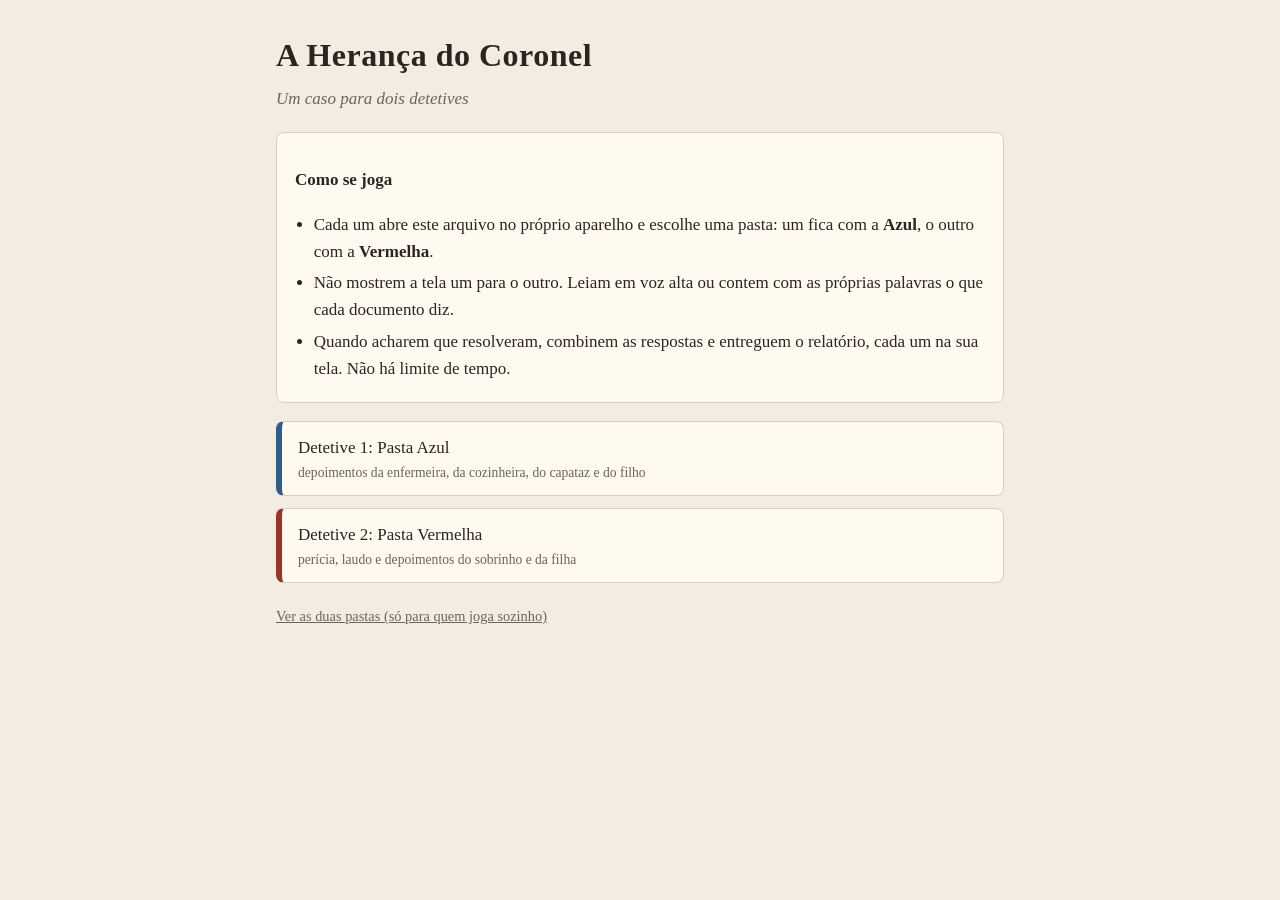
==== heranca-do-coronel.html @ f6812701 "Primeiro caso: A Herança do Coronel Co-Authored-By: Claude Opus 5.5 <noreply@anthropic.com>" ====
<!DOCTYPE html>
<html lang="pt-BR">
<head>
<meta charset="utf-8">
<meta name="robots" content="noindex, nofollow">
<meta name="viewport" content="width=device-width, initial-scale=1">
<title>A Herança do Coronel</title>
<style>
:root{
  --bg:#f3ede1; --papel:#fffaf0; --tinta:#2b2520; --suave:#6d6358; --linha:#d9cfbd;
  --azul:#2f5d8a; --azul-f:#e6eef6; --verm:#9a3328; --verm-f:#f6e7e4;
  --ok:#2e7d4f; --erro:#b23a2e; --destaque:#b8862b;
}
@media (prefers-color-scheme: dark){
  :root:not([data-theme="light"]){
    --bg:#1c1a17; --papel:#262320; --tinta:#ece5d8; --suave:#a89e90; --linha:#3d3832;
    --azul:#7fa9d4; --azul-f:#1f2b38; --verm:#e08a7e; --verm-f:#3a2522;
    --ok:#6cc08e; --erro:#ef7f73; --destaque:#d9ad5b;
  }
}
:root[data-theme="dark"]{
  --bg:#1c1a17; --papel:#262320; --tinta:#ece5d8; --suave:#a89e90; --linha:#3d3832;
  --azul:#7fa9d4; --azul-f:#1f2b38; --verm:#e08a7e; --verm-f:#3a2522;
  --ok:#6cc08e; --erro:#ef7f73; --destaque:#d9ad5b;
}
*{box-sizing:border-box}
body{margin:0;background:var(--bg);color:var(--tinta);font:17px/1.6 Georgia,"Times New Roman",serif}
.pag{max-width:760px;margin:0 auto;padding:24px 16px 64px}
h1{font-size:2rem;margin:.2em 0 .1em;letter-spacing:.5px}
h2{font-size:1.25rem;margin:1.6em 0 .5em}
.sub{color:var(--suave);margin:0 0 1.2em;font-style:italic}
.cartao{background:var(--papel);border:1px solid var(--linha);border-radius:8px;padding:16px 18px;margin:12px 0}
.pessoas{margin:0;padding-left:1.1em}
.pessoas li{margin:.25em 0}
.botoes{display:grid;gap:12px;margin:18px 0}
button{font:inherit;cursor:pointer;border-radius:8px;border:1px solid var(--linha);background:var(--papel);color:var(--tinta);padding:12px 16px;text-align:left}
button:hover{border-color:var(--suave)}
button.azul{border-left:6px solid var(--azul)}
button.verm{border-left:6px solid var(--verm)}
button.prim{background:var(--tinta);color:var(--papel);border-color:var(--tinta);text-align:center}
button.link{background:none;border:none;color:var(--suave);text-decoration:underline;padding:4px 0;font-size:.9rem}
button small{display:block;color:var(--suave);font-size:.85rem}
button.prim small{color:inherit;opacity:.8}
.faixa{display:inline-block;padding:2px 10px;border-radius:99px;font-size:.85rem;font-family:system-ui,sans-serif}
.faixa.azul{background:var(--azul-f);color:var(--azul)}
.faixa.verm{background:var(--verm-f);color:var(--verm)}
.doc{border-left:4px solid var(--linha)}
.doc.azul{border-left-color:var(--azul)}
.doc.verm{border-left-color:var(--verm)}
.doc summary{cursor:pointer;font-weight:bold;list-style:none}
.doc summary::-webkit-details-marker{display:none}
.doc summary::before{content:"▸ ";color:var(--suave)}
.doc[open] summary::before{content:"▾ "}
.doc .tipo{font-weight:normal;color:var(--suave);font-size:.85rem;font-family:system-ui,sans-serif;margin-left:6px}
.doc p{margin:.7em 0}
table{border-collapse:collapse;width:100%;font-size:.95rem;margin:.6em 0}
th,td{border:1px solid var(--linha);padding:6px 8px;text-align:left}
th{background:var(--bg)}
textarea{width:100%;min-height:120px;font:inherit;font-size:.95rem;padding:10px;border-radius:8px;border:1px solid var(--linha);background:var(--papel);color:var(--tinta)}
.perg{margin:18px 0}
.perg label{display:block;padding:8px 10px;border:1px solid var(--linha);border-radius:6px;margin:6px 0;background:var(--papel);cursor:pointer}
.perg label:hover{border-color:var(--suave)}
.perg input{margin-right:8px}
.aviso{background:var(--verm-f);border:1px solid var(--verm);color:var(--tinta);padding:10px 14px;border-radius:8px;font-size:.95rem}
.nota{font-size:2.4rem;font-weight:bold;margin:.2em 0}
.certo{color:var(--ok)} .errado{color:var(--erro)}
.linha-tempo{list-style:none;padding:0;margin:0}
.linha-tempo li{padding:6px 0 6px 76px;position:relative;border-bottom:1px dashed var(--linha)}
.linha-tempo b{position:absolute;left:0;width:68px;color:var(--destaque);font-family:system-ui,sans-serif;font-size:.9rem;top:8px}
.escondido{display:none}
.topo{display:flex;justify-content:space-between;align-items:center;gap:8px;flex-wrap:wrap}
@media (max-width:520px){ body{font-size:16px} h1{font-size:1.6rem} }
</style>
</head>
<body>
<div class="pag" id="app"></div>

<script>
/* ============ DADOS DO CASO ============ */
const CASO = {
  titulo: "A Herança do Coronel",
  resumo: `<p>Domingo, 6h30. Benedita, a cozinheira da <b>Fazenda Boa Esperança</b>, no sul de Minas, subiu com o café e encontrou o <b>Coronel Aurélio Bastos</b>, 78 anos, morto na cama.</p>
<p>Na véspera, no jantar de família, o Coronel anunciou que chamaria o tabelião na segunda-feira para mudar o testamento, "para corrigir uma injustiça". O médico da cidade desconfiou da morte e chamou a polícia.</p>
<p>Vocês dois são os detetives do caso. <b>Cada um recebeu uma pasta diferente, e nenhuma das duas resolve o caso sozinha.</b> Conversem, troquem informações e descubram quem matou, como e por quê.</p>`,
  pessoas: [
    ["Rodrigo Bastos", "50 anos, filho mais velho. Administra a fazenda."],
    ["Helena Bastos", "45 anos, filha. Médica em Belo Horizonte, de visita no fim de semana."],
    ["Tiago Bastos", "26 anos, sobrinho criado pelo Coronel. Mora na fazenda."],
    ["Zuleide", "58 anos, enfermeira do Coronel há três anos."],
    ["Genésio", "61 anos, capataz. Mora na casa do capataz, a 200 metros da sede."],
    ["Benedita", "64 anos, cozinheira. Encontrou o corpo."]
  ],
  casa: `<p>Na casa-sede, a <b>copa</b> fica entre a cozinha e a <b>porta dos fundos</b>, que dá para o terreiro de terra vermelha e para o alpendre onde ficam as botinas e o tanque. A <b>varanda da frente</b> é coberta e ladrilhada; dela se chega à sala sem passar pela copa. Os quartos ficam no andar de cima.</p>`,

  pastas: {
    azul: { nome: "Pasta Azul", jogador: "Detetive 1", docs: [
      { t: "Depoimento de Zuleide", tipo: "enfermeira", c: `
<p>"Todo dia, às 21h45, eu preparo o chá de camomila do Coronel. No sábado foi igual: deixei a xícara na bandeja, em cima do aparador da copa, e subi para dar os comprimidos da noite. Fiquei uns dez minutos no quarto com ele, até umas 21h55, ajeitando o travesseiro e medindo a pressão: 14 por 9.</p>
<p>Desci, peguei a bandeja e levei o chá. Ele tomou tudo por volta das 22h. Lá pelas 23h reclamou de enjoo e disse que estava vendo tudo meio amarelado. Achei que era o jantar pesado e dei um chá de boldo. Me arrependo muito.</p>
<p>O remédio do coração dele, em gotas, fica na cristaleira da copa, porque ele toma de manhã, no café. Ah, e na sexta a Dona Helena me pediu para ver esse frasco. Ficou olhando o rótulo um tempão."</p>` },
      { t: "Depoimento de Benedita", tipo: "cozinheira", c: `
<p>"O jantar de sábado foi uma briga só. O Coronel e o seu Rodrigo discutiram por causa de dinheiro; o Coronel bateu na mesa e disse que não pagava dívida de baralho de ninguém. Depois veio aquela história do testamento. O Tiago ficou branco, nem terminou o prato.</p>
<p>Lavei a louça e, às 21h40, passei pano no chão da copa e da cozinha, como faço toda noite. Deixei brilhando. Fui dormir no meu quartinho, atrás da cozinha, antes das 22h. Não ouvi nada, a chuva estava forte no telhado.</p>
<p>Domingo cedo, quando entrei na copa, tinha marca de botina com barro vermelho, já seco, indo da porta dos fundos até a cristaleira e voltando. Fiquei brava, achei que era gente da lida. Depois subi com o café e encontrei o Coronel."</p>` },
      { t: "Depoimento de Genésio", tipo: "capataz", c: `
<p>"Sábado à tarde, umas 16h, fui falar com o Coronel no escritório. Fazia dois meses que andava sumindo bezerro da invernada de baixo, e eu descobri quem vendia, escondido e sem nota, para o Otacílio, de Três Pontas: era o Tiago. Contei tudo. O Coronel ficou calado um tempão e depois disse: 'Segunda-feira eu tiro esse menino do testamento.'</p>
<p>À noite choveu forte. Umas 21h20 fui ao curral ver se a porteira estava fechada, e o Tiago estava lá, de capa, mexendo no caminhão. Me disse: 'Você não viu nada, velho.' Fui para casa e não saí mais. Não pus o pé na casa-sede naquela noite."</p>` },
      { t: "Depoimento de Rodrigo", tipo: "filho", c: `
<p>"Sim, tenho dívidas, não vou esconder. Devo ao Marcão, de Varginha, e meu pai se recusou a pagar. Discutimos no jantar, mas eu jamais faria mal a ele.</p>
<p>Depois do jantar fui para a varanda da frente ligar para o Marcão e negociar prazo. Fiquei quase uma hora pendurado no telefone, andando de um lado para o outro. A varanda é coberta, não tomei um pingo de chuva. Minha irmã passou por perto e me viu.</p>
<p>Quem ganhava com o testamento novo? Todo mundo achava que era o Tiago. Meu pai vivia dizendo que ele era o filho que não teve."</p>` },
      { t: "Registro de chamadas do celular de Rodrigo", tipo: "perícia", c: `
<p>Extraído do aparelho pela perícia, com autorização dele.</p>
<table><tr><th>Início</th><th>Contato</th><th>Duração</th></tr>
<tr><td>21h28</td><td>Marcão (Varginha)</td><td>49 min (até 22h17)</td></tr>
<tr><td>22h20</td><td>Marcão (Varginha)</td><td>3 min</td></tr></table>` },
      { t: "Ficha de entrega de botinas (EPI)", tipo: "documento", c: `
<p>Encontrada numa gaveta do escritório do Coronel. Todo ano a fazenda compra o mesmo modelo de botina de couro, de solado tratorado, para os homens da casa e da lida.</p>
<table><tr><th>Nome</th><th>Número da botina</th></tr>
<tr><td>Coronel Aurélio</td><td>40</td></tr>
<tr><td>Rodrigo</td><td>42</td></tr>
<tr><td>Tiago</td><td>42</td></tr>
<tr><td>Genésio</td><td>39</td></tr>
<tr><td>Joaquim (peão; passou o fim de semana em Varginha)</td><td>41</td></tr></table>
<p>Helena e Zuleide não constam da ficha.</p>` }
    ]},
    verm: { nome: "Pasta Vermelha", jogador: "Detetive 2", docs: [
      { t: "Laudo preliminar do legista", tipo: "perícia", c: `
<p><b>Causa provável da morte:</b> intoxicação por digoxina, o remédio que o Coronel tomava para o coração, em dose muitas vezes maior que a receitada.</p>
<p>Sintomas típicos: enjoo, confusão e visão amarelada. Pelo tempo de ação, a dose foi ingerida entre 21h30 e 22h30 de sábado.</p>
<p>Havia resíduo de digoxina na xícara de chá encontrada no quarto. Não há sinais de violência.</p>` },
      { t: "Controle de medicamentos e frasco", tipo: "perícia", c: `
<p><b>Anotação da enfermeira:</b> digoxina em gotas (solução oral), frasco de 60 ml, aberto novo na sexta de manhã. Dose: 1 ml por dia, de manhã, no café.</p>
<p><b>Conferência da perícia, domingo:</b> o frasco estava na cristaleira da copa com cerca de 20 ml. Descontadas as duas doses de sexta e sábado, <b>sumiram cerca de 38 ml</b>. O frasco foi limpo com pano: não há digitais de ninguém.</p>` },
      { t: "Pluviômetro da fazenda", tipo: "registro", c: `
<p>Estação automática ao lado do curral.</p>
<table><tr><th>Horário</th><th>Chuva</th></tr>
<tr><td>até 21h05</td><td>tempo seco</td></tr>
<tr><td>21h05 às 21h50</td><td>chuva forte (38 mm)</td></tr>
<tr><td>depois de 21h50</td><td>céu limpo</td></tr></table>` },
      { t: "Fotos da perícia: a copa", tipo: "perícia", c: `
<p>Pegadas de barro vermelho saem da porta dos fundos, vão até a cristaleira e voltam para a porta. Solado tratorado.</p>
<p><b>Comprimento da pegada: 28 cm</b>, compatível com botina número 42. Para comparar: uma botina 39 mede cerca de 26 cm, e uma 40 cerca de 26,5 cm.</p>` },
      { t: "Fotos da perícia: o alpendre dos fundos", tipo: "perícia", c: `
<p>Domingo, 7h. As botinas da casa ficam enfileiradas no alpendre, e cada dono marca as iniciais a canivete no cano.</p>
<p>Todos os pares estão secos e com barro velho, <b>exceto um par número 42</b>: lavado, ainda molhado, virado de ponta-cabeça no tanque. O couro do cano foi escovado com força, e as iniciais não dão para ler.</p>
<p>O outro par número 42 da fileira, marcado "R", está seco e com barro antigo.</p>` },
      { t: "Depoimento de Tiago", tipo: "sobrinho", c: `
<p>"Meu tio era como um pai para mim. Ele ia mudar o testamento para me deixar a fazenda, todo mundo sabe. Ele falou em 'corrigir uma injustiça', e a injustiça era eu não ser filho de sangue. Por que eu mataria quem ia me dar tudo?</p>
<p>No sábado, depois do jantar, fui para o quarto às nove e dormi. Não saí de casa, estava chovendo.</p>
<p>Se querem um suspeito, olhem o Genésio. Ele vinha roubando bezerro, e meu tio descobriu. Ia mandar ele embora na segunda."</p>` },
      { t: "Depoimento de Helena", tipo: "filha", c: `
<p>"Sou médica. Na sexta pedi para ver o frasco do remédio do meu pai porque ele andava confuso, e quis conferir a dose. Estava certa.</p>
<p>No sábado, depois do jantar, fiquei no meu quarto em videochamada com meu marido e meus filhos, das 21h35 às 22h30; podem conferir no celular. Lá pelas 21h50 desci para pegar água, com o celular na mão, ainda na chamada. Passei pela sala e vi o Rodrigo na varanda da frente, falando alto no telefone. Fui até a cozinha e voltei. A porta da copa estava encostada, não vi ninguém lá.</p>
<p>Que injustiça meu pai queria corrigir? Sinceramente, não sei. Ele guardava tudo."</p>` },
      { t: "Recibo no quarto de Tiago", tipo: "busca", c: `
<p>Encontrado no bolso de uma capa de chuva ainda úmida, pendurada atrás da porta do quarto de Tiago. Manuscrito:</p>
<p style="font-style:italic">"Recebi de Otacílio Prado a quantia de R$ 18.000,00 referente a 6 (seis) bezerros. Ass.: Tiago Bastos."</p>` }
    ]}
  },

  perguntas: [
    { id:"quem", t:"Quem matou o Coronel?", certa:"tiago", ops:[
      ["rodrigo","Rodrigo, o filho"],["helena","Helena, a filha"],["tiago","Tiago, o sobrinho"],
      ["zuleide","Zuleide, a enfermeira"],["genesio","Genésio, o capataz"] ]},
    { id:"como", t:"Como foi feito?", certa:"cha", ops:[
      ["cha","Pôs o remédio do coração, em gotas, no chá, enquanto a bandeja esperava na copa"],
      ["compr","Trocou os comprimidos da noite por outros mais fortes"],
      ["trav","Sufocou o Coronel com o travesseiro durante a madrugada"],
      ["jantar","Envenenou a comida do jantar"] ]},
    { id:"porque", t:"Por quê?", certa:"testamento", ops:[
      ["dividas","O Coronel se recusou a pagar as dívidas de jogo dele"],
      ["testamento","O Coronel ia tirá-lo do testamento, porque descobriu a venda escondida de bezerros"],
      ["demissao","Ia ser demitido na segunda-feira"],
      ["vender","Queria vender logo a sua parte da fazenda"] ]},
    { id:"prova", t:"O que derruba a versão do culpado?", certa:"pegada", ops:[
      ["pegada","A pegada 42 de barro, feita depois do pano das 21h40, e o Genésio tê-lo visto fora de casa na chuva"],
      ["ligacao","O registro de chamadas do celular"],
      ["frasco","O frasco limpo, sem digitais"],
      ["pressao","A pressão de 14 por 9 medida pela enfermeira"] ]}
  ],

  solucao: `<p><b>Tiago</b> matou o tio. Todos achavam que o testamento novo o beneficiaria, mas era o contrário: às 16h, Genésio contou ao Coronel que Tiago vendia bezerros escondido, e o Coronel decidiu tirá-lo do testamento na segunda-feira. No jantar, quando o tio falou em "corrigir uma injustiça", Tiago entendeu que tinha sido descoberto.</p>
<p>Na chuva, ele foi ao caminhão buscar o dinheiro e o recibo da venda e deu de cara com Genésio. Por volta das 21h50, entrou pela porta dos fundos com a botina enlameada. A copa estava vazia: Zuleide tinha subido e deixado o chá na bandeja. Ele despejou cerca de 38 ml do remédio no chá, limpou o frasco e saiu. No escuro, não viu as pegadas no chão recém-limpo. Depois lavou a botina no tanque e esfregou as iniciais.</p>`,
  cadaUm: [
    ["Rodrigo","Tinha dívidas de jogo e brigou com o pai, mas passou a janela do crime ao telefone na varanda coberta. O par \"R\" estava seco."],
    ["Helena","Conferiu o frasco na sexta só para checar a dose. Estava em videochamada na hora do crime e não passou pela copa."],
    ["Zuleide","Preparou o chá, mas estava no quarto com o Coronel quando o veneno foi posto. Seu erro foi achar que era indigestão."],
    ["Genésio","Tiago tentou jogar a culpa nele. Foi ele quem denunciou a venda dos bezerros, e calça 39: a pegada não é dele."]
  ],
  linha: [
    ["16h00","Genésio conta ao Coronel sobre os bezerros vendidos por Tiago."],
    ["20h00","Jantar: briga com Rodrigo e o anúncio do testamento."],
    ["21h00","Tiago diz que vai dormir."],
    ["21h05","Começa a chuva forte."],
    ["21h20","Genésio vê Tiago no caminhão: \"Você não viu nada, velho.\""],
    ["21h28","Rodrigo começa a ligação na varanda."],
    ["21h35","Helena inicia a videochamada."],
    ["21h40","Benedita passa pano na copa."],
    ["21h45","Zuleide deixa o chá na copa e sobe."],
    ["21h50","Tiago entra pelos fundos e põe o remédio no chá. A chuva para."],
    ["21h55","Zuleide desce e leva o chá."],
    ["22h00","O Coronel toma o chá."],
    ["23h00","Enjoo e visão amarelada."],
    ["06h30","Benedita encontra o corpo."]
  ]
};

/* ============ MOTOR ============ */
const app = document.getElementById("app");
const guardar = (k,v)=>{ try{ localStorage.setItem("heranca:"+k, v); }catch(e){} };
const ler = k=>{ try{ return localStorage.getItem("heranca:"+k) || ""; }catch(e){ return ""; } };
let papel = null;

function cabecalho(){
  return `<h1>${CASO.titulo}</h1><p class="sub">Um caso para dois detetives</p>`;
}
function blocoComum(){
  return `<div class="cartao">${CASO.resumo}</div>
<h2>Quem estava na fazenda naquela noite</h2>
<div class="cartao"><ul class="pessoas">${CASO.pessoas.map(p=>`<li><b>${p[0]}</b>: ${p[1]}</li>`).join("")}</ul></div>
<h2>A casa</h2><div class="cartao">${CASO.casa}</div>`;
}

function inicio(){
  papel = null;
  app.innerHTML = cabecalho() + `
<div class="cartao">
<p><b>Como se joga</b></p>
<ul class="pessoas">
<li>Cada um abre este arquivo no próprio aparelho e escolhe uma pasta: um fica com a <b>Azul</b>, o outro com a <b>Vermelha</b>.</li>
<li>Não mostrem a tela um para o outro. Leiam em voz alta ou contem com as próprias palavras o que cada documento diz.</li>
<li>Quando acharem que resolveram, combinem as respostas e entreguem o relatório, cada um na sua tela. Não há limite de tempo.</li>
</ul></div>
<div class="botoes">
<button class="azul" onclick="abrir('azul')">Detetive 1: Pasta Azul<small>depoimentos da enfermeira, da cozinheira, do capataz e do filho</small></button>
<button class="verm" onclick="abrir('verm')">Detetive 2: Pasta Vermelha<small>perícia, laudo e depoimentos do sobrinho e da filha</small></button>
</div>
<button class="link" onclick="abrir('ambas')">Ver as duas pastas (só para quem joga sozinho)</button>`;
  scrollTo(0,0);
}

function docsHtml(chave){
  const p = CASO.pastas[chave];
  return p.docs.map(d=>`<details class="cartao doc ${chave}"><summary>${d.t}<span class="tipo">${d.tipo}</span></summary>${d.c}</details>`).join("");
}

function abrir(qual){
  papel = qual;
  let pastas = "";
  if(qual==="ambas"){
    pastas = `<h2><span class="faixa azul">Pasta Azul</span></h2>${docsHtml("azul")}<h2><span class="faixa verm">Pasta Vermelha</span></h2>${docsHtml("verm")}`;
  } else {
    const p = CASO.pastas[qual];
    pastas = `<h2>Sua pasta <span class="faixa ${qual}">${p.nome}</span></h2>
<p class="sub">Toque em cada documento para abrir. Seu parceiro tem outros documentos.</p>${docsHtml(qual)}`;
  }
  const rotulo = qual==="ambas" ? "Jogo solo" : CASO.pastas[qual].jogador;
  app.innerHTML = `<div class="topo"><span class="faixa ${qual==="ambas"?"azul":qual}">${rotulo}</span><button class="link" onclick="inicio()">Trocar de pasta</button></div>`
    + cabecalho() + blocoComum() + pastas + `
<h2>Suas anotações</h2>
<textarea id="notas" placeholder="Anote aqui o que o parceiro contar, horários, suspeitas...">${ler("notas-"+qual).replace(/</g,"&lt;")}</textarea>
<div class="botoes"><button class="prim" onclick="relatorio()">Ir para o relatório final<small>só quando os dois tiverem combinado as respostas</small></button></div>`;
  document.getElementById("notas").addEventListener("input", e=>guardar("notas-"+qual, e.target.value));
  scrollTo(0,0);
}

function relatorio(){
  const voltar = papel;
  app.innerHTML = cabecalho() + `<h2>Relatório final</h2>
<p class="aviso">Combinem as respostas antes de entregar. Depois da entrega, a solução aparece na tela.</p>
${CASO.perguntas.map((q,i)=>`<div class="perg"><p><b>${i+1}. ${q.t}</b></p>${q.ops.map(o=>`<label><input type="radio" name="${q.id}" value="${o[0]}">${o[1]}</label>`).join("")}</div>`).join("")}
<p id="falta" class="aviso escondido">Responda às quatro perguntas antes de entregar.</p>
<div class="botoes"><button class="prim" onclick="entregar()">Entregar o relatório</button>
<button class="link" onclick="abrir('${voltar}')">Voltar para a pasta</button></div>`;
  scrollTo(0,0);
}

function entregar(){
  const resp = {};
  for(const q of CASO.perguntas){
    const m = document.querySelector(`input[name="${q.id}"]:checked`);
    if(!m){ document.getElementById("falta").classList.remove("escondido"); return; }
    resp[q.id] = m.value;
  }
  let acertos = 0;
  const itens = CASO.perguntas.map((q,i)=>{
    const ok = resp[q.id]===q.certa; if(ok) acertos++;
    const sua = q.ops.find(o=>o[0]===resp[q.id])[1];
    const certa = q.ops.find(o=>o[0]===q.certa)[1];
    return `<li><b>${q.t}</b><br><span class="${ok?"certo":"errado"}">${ok?"✔ Certo":"✘ Errado"}</span>: ${sua}${ok?"":`<br><i>Resposta certa:</i> ${certa}`}</li>`;
  }).join("");
  const nota = (acertos*2.5).toLocaleString("pt-BR",{minimumFractionDigits:1});
  const frase = acertos===4 ? "Caso resolvido. O culpado vai responder pelo crime."
    : acertos>=2 ? "Vocês chegaram perto, mas a defesa vai explorar as falhas do relatório."
    : "O caso ficou em aberto. O culpado segue livre, por enquanto.";
  app.innerHTML = cabecalho() + `
<div class="cartao"><p style="margin:0">Nota da dupla</p><p class="nota">${nota} / 10</p><p>${frase}</p></div>
<h2>Suas respostas</h2><div class="cartao"><ul class="pessoas">${itens}</ul></div>
<h2>O que aconteceu</h2><div class="cartao">${CASO.solucao}</div>
<h2>E os outros?</h2><div class="cartao"><ul class="pessoas">${CASO.cadaUm.map(c=>`<li><b>${c[0]}</b>: ${c[1]}</li>`).join("")}</ul></div>
<h2>A noite, hora a hora</h2><div class="cartao"><ul class="linha-tempo">${CASO.linha.map(l=>`<li><b>${l[0]}</b>${l[1]}</li>`).join("")}</ul></div>
<div class="botoes"><button onclick="inicio()">Voltar ao início</button></div>`;
  scrollTo(0,0);
}

inicio();
</script>
</body>
</html>
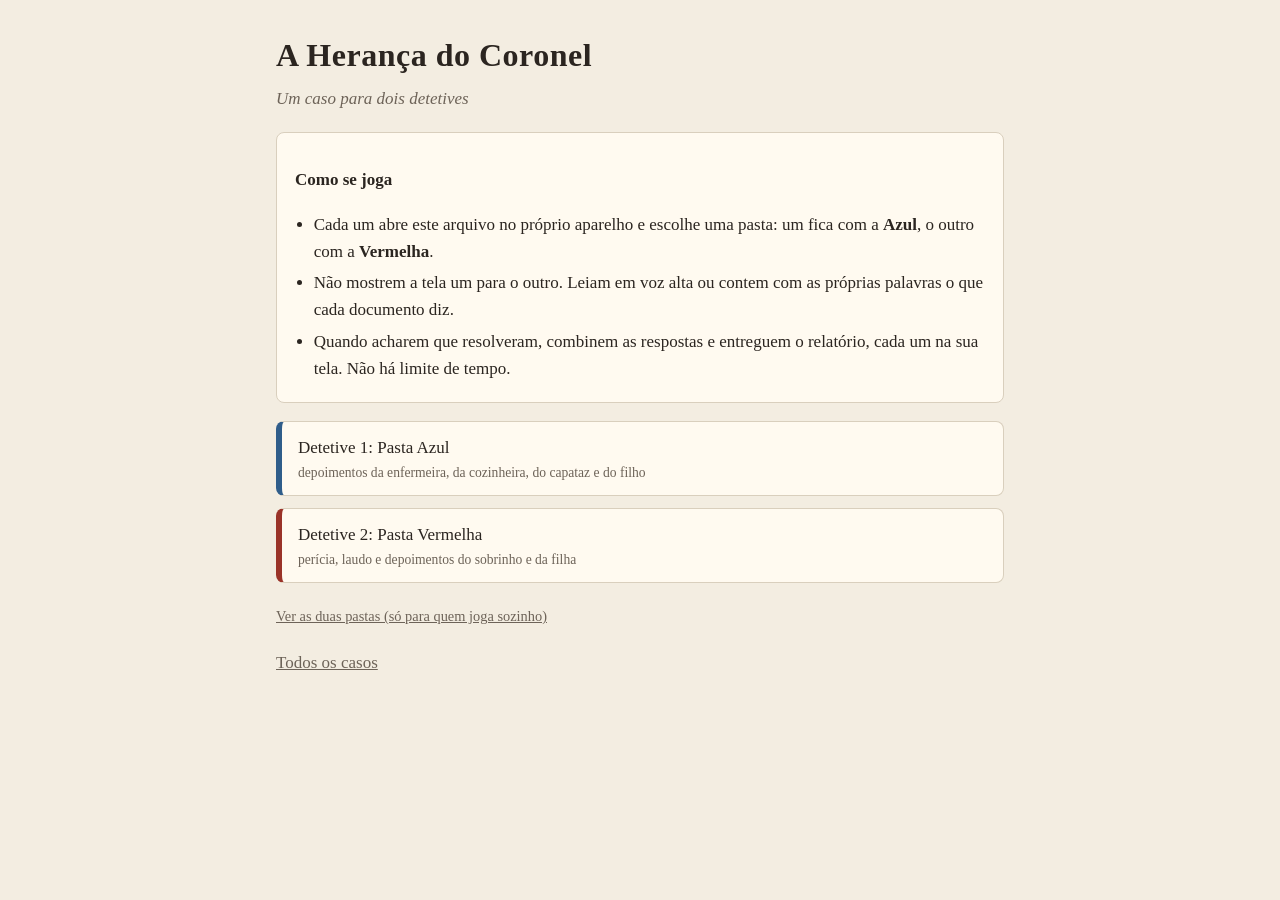
==== commit a8eceb68: "Segundo caso: O Sumiço da Taça Co-Authored-By: Claude Opus 5.5 <noreply@anthropic.com>" ====
--- a/heranca-do-coronel.html
+++ b/heranca-do-coronel.html
@@ -236,7 +236,8 @@
 <button class="azul" onclick="abrir('azul')">Detetive 1: Pasta Azul<small>depoimentos da enfermeira, da cozinheira, do capataz e do filho</small></button>
 <button class="verm" onclick="abrir('verm')">Detetive 2: Pasta Vermelha<small>perícia, laudo e depoimentos do sobrinho e da filha</small></button>
 </div>
-<button class="link" onclick="abrir('ambas')">Ver as duas pastas (só para quem joga sozinho)</button>`;
+<button class="link" onclick="abrir('ambas')">Ver as duas pastas (só para quem joga sozinho)</button>
+<p><a href="index.html" style="color:var(--suave)">Todos os casos</a></p>`;
   scrollTo(0,0);
 }
 
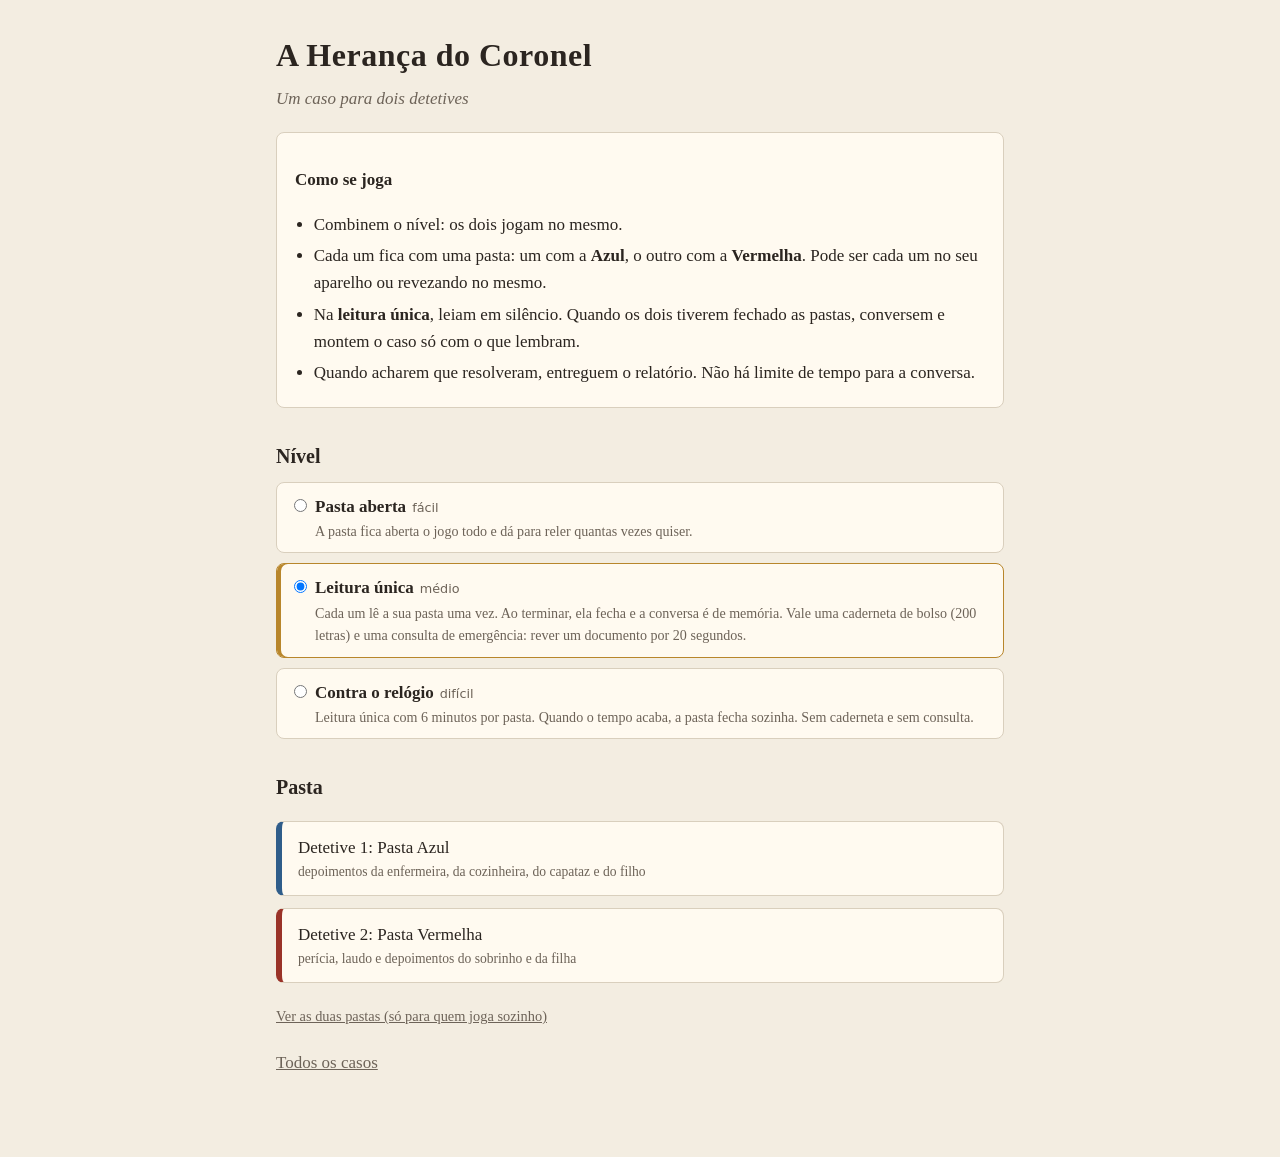
==== commit d5dc7ef8: "Níveis de dificuldade (leitura única), novidade no meio da conversa e três casos novos Co-Authored-B" ====
--- a/heranca-do-coronel.html
+++ b/heranca-do-coronel.html
@@ -5,72 +5,7 @@
 <meta name="robots" content="noindex, nofollow">
 <meta name="viewport" content="width=device-width, initial-scale=1">
 <title>A Herança do Coronel</title>
-<style>
-:root{
-  --bg:#f3ede1; --papel:#fffaf0; --tinta:#2b2520; --suave:#6d6358; --linha:#d9cfbd;
-  --azul:#2f5d8a; --azul-f:#e6eef6; --verm:#9a3328; --verm-f:#f6e7e4;
-  --ok:#2e7d4f; --erro:#b23a2e; --destaque:#b8862b;
-}
-@media (prefers-color-scheme: dark){
-  :root:not([data-theme="light"]){
-    --bg:#1c1a17; --papel:#262320; --tinta:#ece5d8; --suave:#a89e90; --linha:#3d3832;
-    --azul:#7fa9d4; --azul-f:#1f2b38; --verm:#e08a7e; --verm-f:#3a2522;
-    --ok:#6cc08e; --erro:#ef7f73; --destaque:#d9ad5b;
-  }
-}
-:root[data-theme="dark"]{
-  --bg:#1c1a17; --papel:#262320; --tinta:#ece5d8; --suave:#a89e90; --linha:#3d3832;
-  --azul:#7fa9d4; --azul-f:#1f2b38; --verm:#e08a7e; --verm-f:#3a2522;
-  --ok:#6cc08e; --erro:#ef7f73; --destaque:#d9ad5b;
-}
-*{box-sizing:border-box}
-body{margin:0;background:var(--bg);color:var(--tinta);font:17px/1.6 Georgia,"Times New Roman",serif}
-.pag{max-width:760px;margin:0 auto;padding:24px 16px 64px}
-h1{font-size:2rem;margin:.2em 0 .1em;letter-spacing:.5px}
-h2{font-size:1.25rem;margin:1.6em 0 .5em}
-.sub{color:var(--suave);margin:0 0 1.2em;font-style:italic}
-.cartao{background:var(--papel);border:1px solid var(--linha);border-radius:8px;padding:16px 18px;margin:12px 0}
-.pessoas{margin:0;padding-left:1.1em}
-.pessoas li{margin:.25em 0}
-.botoes{display:grid;gap:12px;margin:18px 0}
-button{font:inherit;cursor:pointer;border-radius:8px;border:1px solid var(--linha);background:var(--papel);color:var(--tinta);padding:12px 16px;text-align:left}
-button:hover{border-color:var(--suave)}
-button.azul{border-left:6px solid var(--azul)}
-button.verm{border-left:6px solid var(--verm)}
-button.prim{background:var(--tinta);color:var(--papel);border-color:var(--tinta);text-align:center}
-button.link{background:none;border:none;color:var(--suave);text-decoration:underline;padding:4px 0;font-size:.9rem}
-button small{display:block;color:var(--suave);font-size:.85rem}
-button.prim small{color:inherit;opacity:.8}
-.faixa{display:inline-block;padding:2px 10px;border-radius:99px;font-size:.85rem;font-family:system-ui,sans-serif}
-.faixa.azul{background:var(--azul-f);color:var(--azul)}
-.faixa.verm{background:var(--verm-f);color:var(--verm)}
-.doc{border-left:4px solid var(--linha)}
-.doc.azul{border-left-color:var(--azul)}
-.doc.verm{border-left-color:var(--verm)}
-.doc summary{cursor:pointer;font-weight:bold;list-style:none}
-.doc summary::-webkit-details-marker{display:none}
-.doc summary::before{content:"▸ ";color:var(--suave)}
-.doc[open] summary::before{content:"▾ "}
-.doc .tipo{font-weight:normal;color:var(--suave);font-size:.85rem;font-family:system-ui,sans-serif;margin-left:6px}
-.doc p{margin:.7em 0}
-table{border-collapse:collapse;width:100%;font-size:.95rem;margin:.6em 0}
-th,td{border:1px solid var(--linha);padding:6px 8px;text-align:left}
-th{background:var(--bg)}
-textarea{width:100%;min-height:120px;font:inherit;font-size:.95rem;padding:10px;border-radius:8px;border:1px solid var(--linha);background:var(--papel);color:var(--tinta)}
-.perg{margin:18px 0}
-.perg label{display:block;padding:8px 10px;border:1px solid var(--linha);border-radius:6px;margin:6px 0;background:var(--papel);cursor:pointer}
-.perg label:hover{border-color:var(--suave)}
-.perg input{margin-right:8px}
-.aviso{background:var(--verm-f);border:1px solid var(--verm);color:var(--tinta);padding:10px 14px;border-radius:8px;font-size:.95rem}
-.nota{font-size:2.4rem;font-weight:bold;margin:.2em 0}
-.certo{color:var(--ok)} .errado{color:var(--erro)}
-.linha-tempo{list-style:none;padding:0;margin:0}
-.linha-tempo li{padding:6px 0 6px 76px;position:relative;border-bottom:1px dashed var(--linha)}
-.linha-tempo b{position:absolute;left:0;width:68px;color:var(--destaque);font-family:system-ui,sans-serif;font-size:.9rem;top:8px}
-.escondido{display:none}
-.topo{display:flex;justify-content:space-between;align-items:center;gap:8px;flex-wrap:wrap}
-@media (max-width:520px){ body{font-size:16px} h1{font-size:1.6rem} }
-</style>
+<link rel="stylesheet" href="motor.css">
 </head>
 <body>
 <div class="pag" id="app"></div>
@@ -78,6 +13,7 @@
 <script>
 /* ============ DADOS DO CASO ============ */
 const CASO = {
+  id: "heranca",
   titulo: "A Herança do Coronel",
   resumo: `<p>Domingo, 6h30. Benedita, a cozinheira da <b>Fazenda Boa Esperança</b>, no sul de Minas, subiu com o café e encontrou o <b>Coronel Aurélio Bastos</b>, 78 anos, morto na cama.</p>
 <p>Na véspera, no jantar de família, o Coronel anunciou que chamaria o tabelião na segunda-feira para mudar o testamento, "para corrigir uma injustiça". O médico da cidade desconfiou da morte e chamou a polícia.</p>
@@ -90,10 +26,12 @@
     ["Genésio", "61 anos, capataz. Mora na casa do capataz, a 200 metros da sede."],
     ["Benedita", "64 anos, cozinheira. Encontrou o corpo."]
   ],
-  casa: `<p>Na casa-sede, a <b>copa</b> fica entre a cozinha e a <b>porta dos fundos</b>, que dá para o terreiro de terra vermelha e para o alpendre onde ficam as botinas e o tanque. A <b>varanda da frente</b> é coberta e ladrilhada; dela se chega à sala sem passar pela copa. Os quartos ficam no andar de cima.</p>`,
+  titPessoas: "Quem estava na fazenda naquela noite",
+  titLugar: "A casa",
+  lugar: `<p>Na casa-sede, a <b>copa</b> fica entre a cozinha e a <b>porta dos fundos</b>, que dá para o terreiro de terra vermelha e para o alpendre onde ficam as botinas e o tanque. A <b>varanda da frente</b> é coberta e ladrilhada; dela se chega à sala sem passar pela copa. Os quartos ficam no andar de cima.</p>`,
 
   pastas: {
-    azul: { nome: "Pasta Azul", jogador: "Detetive 1", docs: [
+    azul: { nome: "Pasta Azul", jogador: "Detetive 1", desc: "depoimentos da enfermeira, da cozinheira, do capataz e do filho", docs: [
       { t: "Depoimento de Zuleide", tipo: "enfermeira", c: `
 <p>"Todo dia, às 21h45, eu preparo o chá de camomila do Coronel. No sábado foi igual: deixei a xícara na bandeja, em cima do aparador da copa, e subi para dar os comprimidos da noite. Fiquei uns dez minutos no quarto com ele, até umas 21h55, ajeitando o travesseiro e medindo a pressão: 14 por 9.</p>
 <p>Desci, peguei a bandeja e levei o chá. Ele tomou tudo por volta das 22h. Lá pelas 23h reclamou de enjoo e disse que estava vendo tudo meio amarelado. Achei que era o jantar pesado e dei um chá de boldo. Me arrependo muito.</p>
@@ -124,7 +62,7 @@
 <tr><td>Joaquim (peão; passou o fim de semana em Varginha)</td><td>41</td></tr></table>
 <p>Helena e Zuleide não constam da ficha.</p>` }
     ]},
-    verm: { nome: "Pasta Vermelha", jogador: "Detetive 2", docs: [
+    verm: { nome: "Pasta Vermelha", jogador: "Detetive 2", desc: "perícia, laudo e depoimentos do sobrinho e da filha", docs: [
       { t: "Laudo preliminar do legista", tipo: "perícia", c: `
 <p><b>Causa provável da morte:</b> intoxicação por digoxina, o remédio que o Coronel tomava para o coração, em dose muitas vezes maior que a receitada.</p>
 <p>Sintomas típicos: enjoo, confusão e visão amarelada. Pelo tempo de ação, a dose foi ingerida entre 21h30 e 22h30 de sábado.</p>
@@ -206,106 +144,7 @@
   ]
 };
 
-/* ============ MOTOR ============ */
-const app = document.getElementById("app");
-const guardar = (k,v)=>{ try{ localStorage.setItem("heranca:"+k, v); }catch(e){} };
-const ler = k=>{ try{ return localStorage.getItem("heranca:"+k) || ""; }catch(e){ return ""; } };
-let papel = null;
-
-function cabecalho(){
-  return `<h1>${CASO.titulo}</h1><p class="sub">Um caso para dois detetives</p>`;
-}
-function blocoComum(){
-  return `<div class="cartao">${CASO.resumo}</div>
-<h2>Quem estava na fazenda naquela noite</h2>
-<div class="cartao"><ul class="pessoas">${CASO.pessoas.map(p=>`<li><b>${p[0]}</b>: ${p[1]}</li>`).join("")}</ul></div>
-<h2>A casa</h2><div class="cartao">${CASO.casa}</div>`;
-}
-
-function inicio(){
-  papel = null;
-  app.innerHTML = cabecalho() + `
-<div class="cartao">
-<p><b>Como se joga</b></p>
-<ul class="pessoas">
-<li>Cada um abre este arquivo no próprio aparelho e escolhe uma pasta: um fica com a <b>Azul</b>, o outro com a <b>Vermelha</b>.</li>
-<li>Não mostrem a tela um para o outro. Leiam em voz alta ou contem com as próprias palavras o que cada documento diz.</li>
-<li>Quando acharem que resolveram, combinem as respostas e entreguem o relatório, cada um na sua tela. Não há limite de tempo.</li>
-</ul></div>
-<div class="botoes">
-<button class="azul" onclick="abrir('azul')">Detetive 1: Pasta Azul<small>depoimentos da enfermeira, da cozinheira, do capataz e do filho</small></button>
-<button class="verm" onclick="abrir('verm')">Detetive 2: Pasta Vermelha<small>perícia, laudo e depoimentos do sobrinho e da filha</small></button>
-</div>
-<button class="link" onclick="abrir('ambas')">Ver as duas pastas (só para quem joga sozinho)</button>
-<p><a href="index.html" style="color:var(--suave)">Todos os casos</a></p>`;
-  scrollTo(0,0);
-}
-
-function docsHtml(chave){
-  const p = CASO.pastas[chave];
-  return p.docs.map(d=>`<details class="cartao doc ${chave}"><summary>${d.t}<span class="tipo">${d.tipo}</span></summary>${d.c}</details>`).join("");
-}
-
-function abrir(qual){
-  papel = qual;
-  let pastas = "";
-  if(qual==="ambas"){
-    pastas = `<h2><span class="faixa azul">Pasta Azul</span></h2>${docsHtml("azul")}<h2><span class="faixa verm">Pasta Vermelha</span></h2>${docsHtml("verm")}`;
-  } else {
-    const p = CASO.pastas[qual];
-    pastas = `<h2>Sua pasta <span class="faixa ${qual}">${p.nome}</span></h2>
-<p class="sub">Toque em cada documento para abrir. Seu parceiro tem outros documentos.</p>${docsHtml(qual)}`;
-  }
-  const rotulo = qual==="ambas" ? "Jogo solo" : CASO.pastas[qual].jogador;
-  app.innerHTML = `<div class="topo"><span class="faixa ${qual==="ambas"?"azul":qual}">${rotulo}</span><button class="link" onclick="inicio()">Trocar de pasta</button></div>`
-    + cabecalho() + blocoComum() + pastas + `
-<h2>Suas anotações</h2>
-<textarea id="notas" placeholder="Anote aqui o que o parceiro contar, horários, suspeitas...">${ler("notas-"+qual).replace(/</g,"&lt;")}</textarea>
-<div class="botoes"><button class="prim" onclick="relatorio()">Ir para o relatório final<small>só quando os dois tiverem combinado as respostas</small></button></div>`;
-  document.getElementById("notas").addEventListener("input", e=>guardar("notas-"+qual, e.target.value));
-  scrollTo(0,0);
-}
-
-function relatorio(){
-  const voltar = papel;
-  app.innerHTML = cabecalho() + `<h2>Relatório final</h2>
-<p class="aviso">Combinem as respostas antes de entregar. Depois da entrega, a solução aparece na tela.</p>
-${CASO.perguntas.map((q,i)=>`<div class="perg"><p><b>${i+1}. ${q.t}</b></p>${q.ops.map(o=>`<label><input type="radio" name="${q.id}" value="${o[0]}">${o[1]}</label>`).join("")}</div>`).join("")}
-<p id="falta" class="aviso escondido">Responda às quatro perguntas antes de entregar.</p>
-<div class="botoes"><button class="prim" onclick="entregar()">Entregar o relatório</button>
-<button class="link" onclick="abrir('${voltar}')">Voltar para a pasta</button></div>`;
-  scrollTo(0,0);
-}
-
-function entregar(){
-  const resp = {};
-  for(const q of CASO.perguntas){
-    const m = document.querySelector(`input[name="${q.id}"]:checked`);
-    if(!m){ document.getElementById("falta").classList.remove("escondido"); return; }
-    resp[q.id] = m.value;
-  }
-  let acertos = 0;
-  const itens = CASO.perguntas.map((q,i)=>{
-    const ok = resp[q.id]===q.certa; if(ok) acertos++;
-    const sua = q.ops.find(o=>o[0]===resp[q.id])[1];
-    const certa = q.ops.find(o=>o[0]===q.certa)[1];
-    return `<li><b>${q.t}</b><br><span class="${ok?"certo":"errado"}">${ok?"✔ Certo":"✘ Errado"}</span>: ${sua}${ok?"":`<br><i>Resposta certa:</i> ${certa}`}</li>`;
-  }).join("");
-  const nota = (acertos*2.5).toLocaleString("pt-BR",{minimumFractionDigits:1});
-  const frase = acertos===4 ? "Caso resolvido. O culpado vai responder pelo crime."
-    : acertos>=2 ? "Vocês chegaram perto, mas a defesa vai explorar as falhas do relatório."
-    : "O caso ficou em aberto. O culpado segue livre, por enquanto.";
-  app.innerHTML = cabecalho() + `
-<div class="cartao"><p style="margin:0">Nota da dupla</p><p class="nota">${nota} / 10</p><p>${frase}</p></div>
-<h2>Suas respostas</h2><div class="cartao"><ul class="pessoas">${itens}</ul></div>
-<h2>O que aconteceu</h2><div class="cartao">${CASO.solucao}</div>
-<h2>E os outros?</h2><div class="cartao"><ul class="pessoas">${CASO.cadaUm.map(c=>`<li><b>${c[0]}</b>: ${c[1]}</li>`).join("")}</ul></div>
-<h2>A noite, hora a hora</h2><div class="cartao"><ul class="linha-tempo">${CASO.linha.map(l=>`<li><b>${l[0]}</b>${l[1]}</li>`).join("")}</ul></div>
-<div class="botoes"><button onclick="inicio()">Voltar ao início</button></div>`;
-  scrollTo(0,0);
-}
-
-inicio();
 </script>
+<script src="motor.js"></script>
 </body>
 </html>
--- a/motor.css
+++ b/motor.css
@@ -0,0 +1,88 @@
+/* Visual comum dos Casos em Dupla */
+:root{
+  --bg:#f3ede1; --papel:#fffaf0; --tinta:#2b2520; --suave:#6d6358; --linha:#d9cfbd;
+  --azul:#2f5d8a; --azul-f:#e6eef6; --verm:#9a3328; --verm-f:#f6e7e4;
+  --ok:#2e7d4f; --erro:#b23a2e; --destaque:#b8862b; --destaque-f:#f5ead3;
+}
+@media (prefers-color-scheme: dark){
+  :root:not([data-theme="light"]){
+    --bg:#1c1a17; --papel:#262320; --tinta:#ece5d8; --suave:#a89e90; --linha:#3d3832;
+    --azul:#7fa9d4; --azul-f:#1f2b38; --verm:#e08a7e; --verm-f:#3a2522;
+    --ok:#6cc08e; --erro:#ef7f73; --destaque:#d9ad5b; --destaque-f:#352c1c;
+  }
+}
+:root[data-theme="dark"]{
+  --bg:#1c1a17; --papel:#262320; --tinta:#ece5d8; --suave:#a89e90; --linha:#3d3832;
+  --azul:#7fa9d4; --azul-f:#1f2b38; --verm:#e08a7e; --verm-f:#3a2522;
+  --ok:#6cc08e; --erro:#ef7f73; --destaque:#d9ad5b; --destaque-f:#352c1c;
+}
+*{box-sizing:border-box}
+body{margin:0;background:var(--bg);color:var(--tinta);font:17px/1.6 Georgia,"Times New Roman",serif}
+.pag{max-width:760px;margin:0 auto;padding:24px 16px 64px}
+h1{font-size:2rem;margin:.2em 0 .1em;letter-spacing:.5px}
+h2{font-size:1.25rem;margin:1.6em 0 .5em}
+.sub{color:var(--suave);margin:0 0 1.2em;font-style:italic}
+.cartao{background:var(--papel);border:1px solid var(--linha);border-radius:8px;padding:16px 18px;margin:12px 0}
+.pessoas{margin:0;padding-left:1.1em}
+.pessoas li{margin:.25em 0}
+.botoes{display:grid;gap:12px;margin:18px 0}
+button{font:inherit;cursor:pointer;border-radius:8px;border:1px solid var(--linha);background:var(--papel);color:var(--tinta);padding:12px 16px;text-align:left}
+button:hover{border-color:var(--suave)}
+button:disabled{opacity:.5;cursor:default}
+button.azul{border-left:6px solid var(--azul)}
+button.verm{border-left:6px solid var(--verm)}
+button.prim{background:var(--tinta);color:var(--papel);border-color:var(--tinta);text-align:center}
+button.link{background:none;border:none;color:var(--suave);text-decoration:underline;padding:4px 0;font-size:.9rem}
+button small{display:block;color:var(--suave);font-size:.85rem}
+button.prim small{color:inherit;opacity:.8}
+.faixa{display:inline-block;padding:2px 10px;border-radius:99px;font-size:.85rem;font-family:system-ui,sans-serif}
+.faixa.azul{background:var(--azul-f);color:var(--azul)}
+.faixa.verm{background:var(--verm-f);color:var(--verm)}
+.doc{border-left:4px solid var(--linha)}
+.doc.azul{border-left-color:var(--azul)}
+.doc.verm{border-left-color:var(--verm)}
+.doc summary{cursor:pointer;font-weight:bold;list-style:none}
+.doc summary::-webkit-details-marker{display:none}
+.doc summary::before{content:"▸ ";color:var(--suave)}
+.doc[open] summary::before{content:"▾ "}
+.doc .tipo{font-weight:normal;color:var(--suave);font-size:.85rem;font-family:system-ui,sans-serif;margin-left:6px}
+.doc p{margin:.7em 0}
+.doc h3{margin:0;font-size:1.05rem}
+table{border-collapse:collapse;width:100%;font-size:.95rem;margin:.6em 0}
+th,td{border:1px solid var(--linha);padding:6px 8px;text-align:left}
+th{background:var(--bg)}
+textarea{width:100%;min-height:120px;font:inherit;font-size:.95rem;padding:10px;border-radius:8px;border:1px solid var(--linha);background:var(--papel);color:var(--tinta)}
+textarea.curta{min-height:80px}
+.contador{font-family:system-ui,sans-serif;font-size:.85rem;color:var(--suave);text-align:right;margin-top:4px}
+.perg{margin:18px 0}
+.perg label{display:block;padding:8px 10px;border:1px solid var(--linha);border-radius:6px;margin:6px 0;background:var(--papel);cursor:pointer}
+.perg label:hover{border-color:var(--suave)}
+.perg input{margin-right:8px}
+.aviso{background:var(--verm-f);border:1px solid var(--verm);color:var(--tinta);padding:10px 14px;border-radius:8px;font-size:.95rem}
+.dica{background:var(--destaque-f);border:1px solid var(--destaque);color:var(--tinta);padding:10px 14px;border-radius:8px;font-size:.95rem}
+.nota{font-size:2.4rem;font-weight:bold;margin:.2em 0}
+.certo{color:var(--ok)} .errado{color:var(--erro)}
+.linha-tempo{list-style:none;padding:0;margin:0}
+.linha-tempo li{padding:6px 0 6px 76px;position:relative;border-bottom:1px dashed var(--linha)}
+.linha-tempo b{position:absolute;left:0;width:68px;color:var(--destaque);font-family:system-ui,sans-serif;font-size:.9rem;top:8px}
+.escondido{display:none}
+.topo{display:flex;justify-content:space-between;align-items:center;gap:8px;flex-wrap:wrap}
+
+/* escolha do nível */
+.niveis{display:grid;gap:10px;margin:10px 0}
+.niveis label{display:block;padding:10px 12px;border:1px solid var(--linha);border-radius:8px;background:var(--papel);cursor:pointer}
+.niveis label:hover{border-color:var(--suave)}
+.niveis label.marcado{border-color:var(--destaque);box-shadow:inset 4px 0 0 var(--destaque)}
+.niveis input{margin-right:8px}
+.niveis small{display:block;color:var(--suave);font-size:.88rem;margin-left:26px}
+.niveis .grau{font-family:system-ui,sans-serif;font-size:.8rem;color:var(--suave);margin-left:6px}
+
+/* relógio da leitura */
+.relogio{position:sticky;top:0;z-index:5;background:var(--tinta);color:var(--papel);border-radius:0 0 8px 8px;padding:8px 14px;margin:-24px 0 12px;font-family:system-ui,sans-serif;display:flex;justify-content:space-between;align-items:center}
+.relogio b{font-size:1.3rem;font-variant-numeric:tabular-nums}
+.relogio.fim{background:var(--erro);color:#fff}
+.consulta-docs{display:grid;gap:8px;margin-top:10px}
+.consulta-docs button{padding:8px 12px;font-size:.95rem}
+
+@media (max-width:520px){ body{font-size:16px} h1{font-size:1.6rem} }
+.doc.novidade{border-left-color:var(--destaque)}
